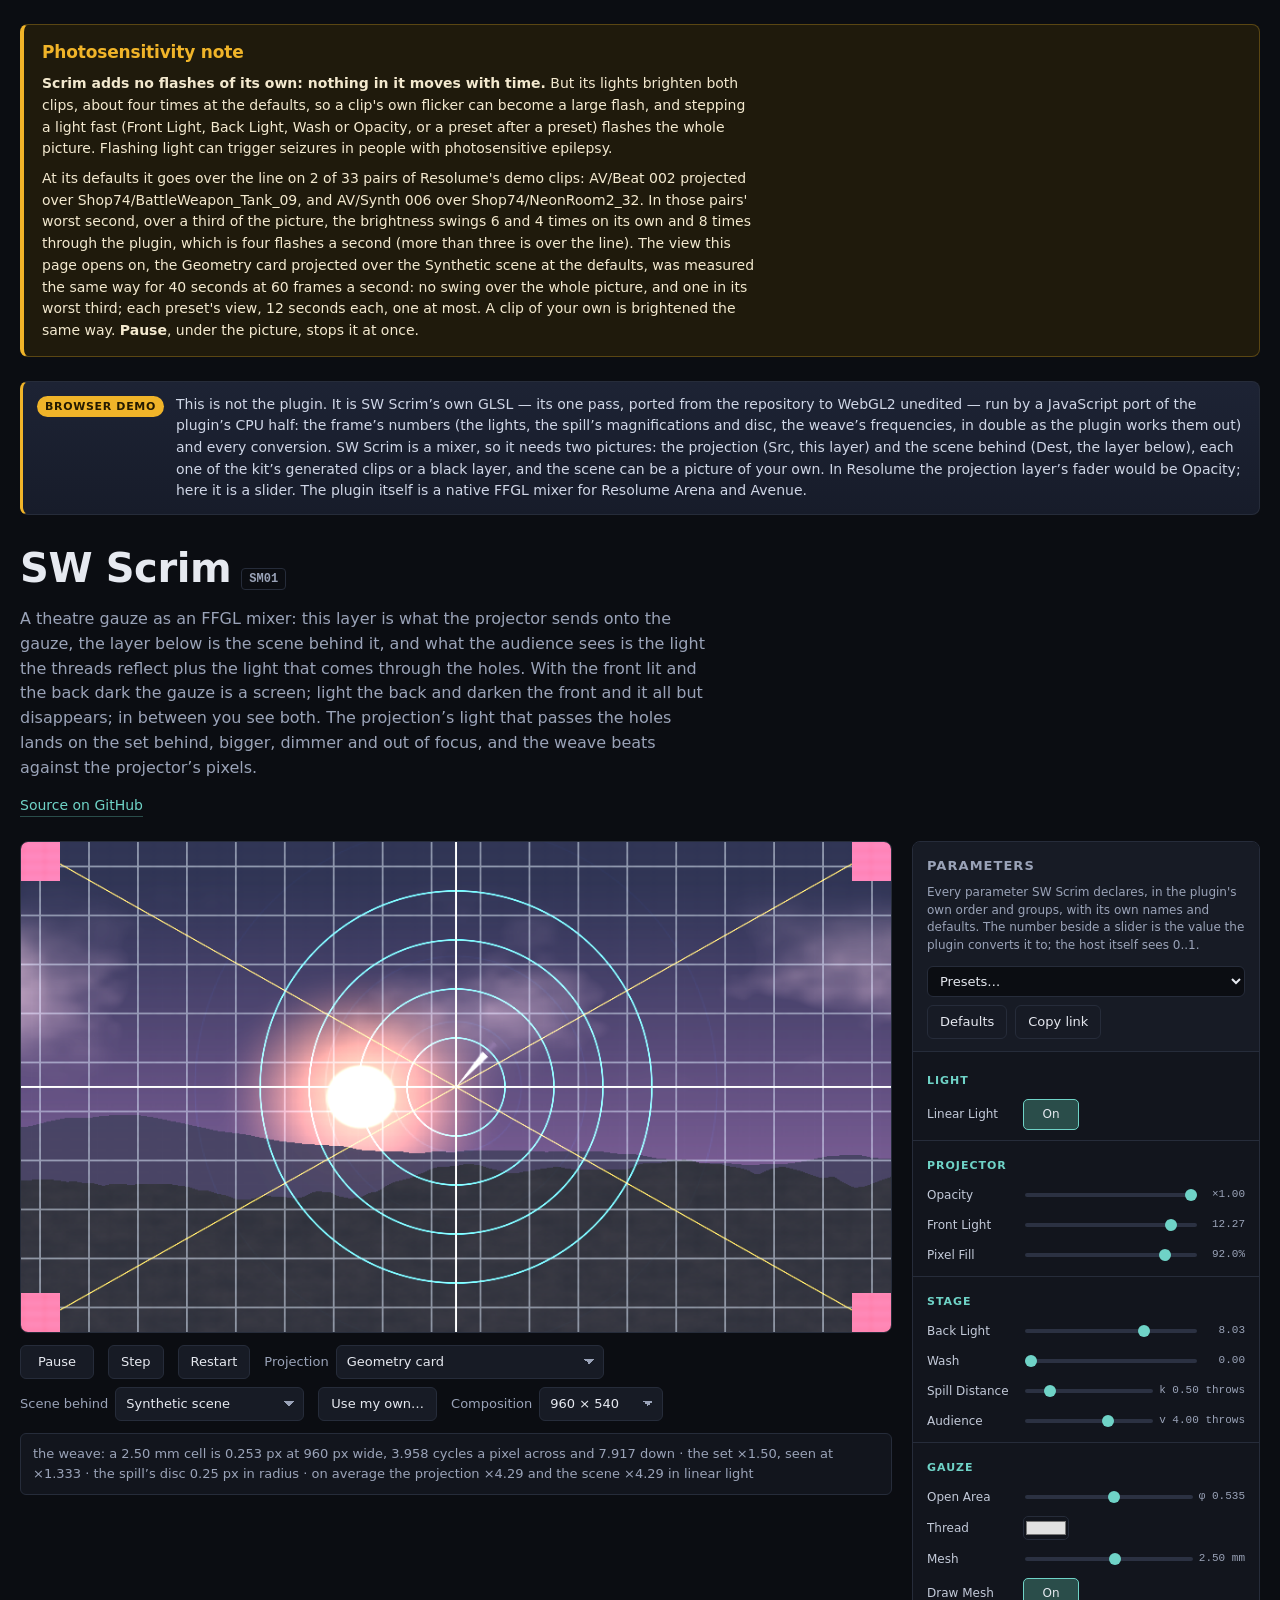
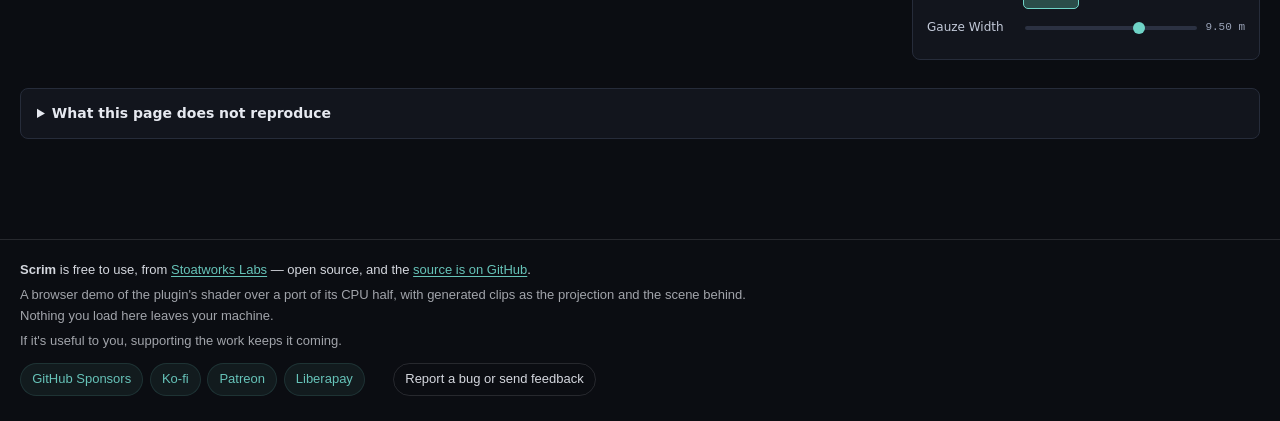
==== demo/index.html @ 6b4af8c5 "Browser demo: SW Scrim at scrim-demo.stoatworks-labs.com demo/ runs the plugin's screen pass from so" ====
<!doctype html>
<html lang="en">
  <head>
    <meta charset="utf-8" />
    <meta name="viewport" content="width=device-width, initial-scale=1" />
    <title>SW Scrim — browser demo | Stoatworks Labs</title>
    <meta name="description" content="Try SW Scrim, an FFGL mixer for Resolume, in your browser: a theatre gauze, with this layer as what the projector sends onto it and the layer below as the scene behind it, so the front light makes it a screen and the back light makes it all but vanish, the projection's light spills through the holes onto the set, and the weave beats against the projector's pixels. The plugin's own GLSL, ported to WebGL2 unedited, run by a JavaScript port of its CPU half, on generated clips. A demo, not the plugin." />
    <link rel="icon" href="data:," />
    <link rel="stylesheet" href="./vendor/kit.css" />
    <link rel="stylesheet" href="./scrim.css" />
    <link rel="canonical" href="https://scrim-demo.stoatworks-labs.com/" />
    <meta property="og:type" content="website" />
    <meta property="og:site_name" content="Stoatworks Labs" />
    <meta property="og:title" content="SW Scrim — browser demo | Stoatworks Labs" />
    <meta property="og:description" content="Try SW Scrim, an FFGL mixer for Resolume, in your browser: a theatre gauze, with this layer as what the projector sends onto it and the layer below as the scene behind it, so the front light makes it a screen and the back light makes it all but vanish, the projection's light spills through the holes onto the set, and the weave beats against the projector's pixels. The plugin's own GLSL, ported to WebGL2 unedited, run by a JavaScript port of its CPU half, on generated clips. A demo, not the plugin." />
    <meta property="og:url" content="https://scrim-demo.stoatworks-labs.com/" />
    <meta property="og:image" content="https://stoatworks-labs.com/thumbs/scrim.png" />
    <meta property="og:image:width" content="1280" />
    <meta property="og:image:height" content="720" />
    <meta property="og:image:alt" content="SW Scrim" />
    <meta name="twitter:card" content="summary_large_image" />
  </head>
  <body data-plugin="scrim">
    <section class="sc-warning" id="photosensitivity" aria-labelledby="sc-warning-title">
      <h2 class="sc-warning__title" id="sc-warning-title">Photosensitivity note</h2>
      <p>
        <strong>Scrim adds no flashes of its own: nothing in it moves with time.</strong>
        But its lights brighten both clips, about four times at the defaults, so a clip's own
        flicker can become a large flash, and stepping a light fast (Front Light, Back Light,
        Wash or Opacity, or a preset after a preset) flashes the whole picture. Flashing light
        can trigger seizures in people with photosensitive epilepsy.
      </p>
      <p>
        At its defaults it goes over the line on 2 of 33 pairs of Resolume's demo clips:
        AV/Beat 002 projected over Shop74/BattleWeapon_Tank_09, and AV/Synth 006 over
        Shop74/NeonRoom2_32. In those pairs' worst second, over a third of the picture, the
        brightness swings 6 and 4 times on its own and 8 times through the plugin, which is
        four flashes a second (more than three is over the line). The view this page opens
        on, the Geometry card projected over the Synthetic scene at the defaults, was measured
        the same way for 40 seconds at 60 frames a second: no swing over the whole picture, and
        one in its worst third; each preset's view, 12 seconds each, one at most. A clip of your own is brightened the same way. <strong>Pause</strong>, under the
        picture, stops it at once.
      </p>
    </section>

    <main id="demo">
      <noscript>
        <h1>SW Scrim</h1>
        <p>
          A theatre gauze, for Resolume, as one FFGL mixer: the layer holding what the
          projector sends, over the layer holding the scene behind the gauze. What the
          audience sees is the light the threads reflect plus the light that comes through
          the holes, so with the front lit and the back dark the gauze is a screen, with the
          back lit and the front dark it all but disappears, and in between you see both.
          The projection's light that passes the holes lands on the set behind, bigger,
          dimmer and out of focus, and the weave beats against the projector's pixels.
        </p>
        <p>
          This demo runs the plugin's shader and a port of its CPU half in your browser, so
          it needs JavaScript and WebGL2. The plugin itself, its source and its downloads are
          on <a href="https://github.com/stoatworks-labs/scrim">its repository</a>.
        </p>
        <ul>
          <li><a href="https://github.com/stoatworks-labs/scrim">Source on GitHub</a></li>
        </ul>
      </noscript>
    </main>

    <script type="module" src="./plugin.js"></script>
    <script
      src="./vendor/support-footer.js"
      defer
      data-app="Scrim"
      data-repo="https://github.com/stoatworks-labs/scrim"
      data-note="A browser demo of the plugin's shader over a port of its CPU half, with generated clips as the projection and the scene behind. Nothing you load here leaves your machine."
    ></script>
  </body>
</html>
---- demo/vendor/kit.css ----
/**
 * Shared styling for the Resolume plugin demos.
 *
 * Dark, because that is what these effects are looked at in and because a
 * picture with real blacks in it needs somewhere dark to sit. The inspector on
 * the right is laid out the way a host's parameter panel is — name on the left,
 * control and value on the right, grouped under headings — but it deliberately
 * does not imitate Resolume's own chrome. It is a stand-in for the host's
 * inspector, and a page that looked like a screenshot of Arena would be
 * claiming to be something it is not.
 *
 * No colour variables from the website: these pages are their own thing and the
 * navy is used only for the frame. `--sw-support-accent` is read by the shared
 * support footer.
 */

:root {
  --bg: #0b0d12;
  --panel: #12151d;
  --panel-2: #171b25;
  --line: #262c3a;
  --text: #e6e9f0;
  --muted: #9aa3b8;
  --accent: #6fd3c7;
  --accent-dim: #2a4d4a;
  --warn: #f0b429;
  --error: #ff6b6b;
  --navy: #1b2a4a;
  --sw-support-accent: #6fd3c7;

  color-scheme: dark;
}

* { box-sizing: border-box; }

body {
  margin: 0;
  background: var(--bg);
  color: var(--text);
  font: 15px/1.55 ui-sans-serif, system-ui, -apple-system, "Segoe UI", Roboto, Helvetica, Arial, sans-serif;
  -webkit-font-smoothing: antialiased;
}

#demo {
  max-width: 1400px;
  margin: 0 auto;
  padding: 24px 20px 60px;
}

a { color: var(--accent); }
a:hover { color: #9ae7dd; }

h1, h2, h3 { margin: 0; font-weight: 650; letter-spacing: -0.01em; }

/* ---- header -------------------------------------------------------------- */

.banner {
  display: flex;
  gap: 12px;
  align-items: flex-start;
  padding: 12px 14px;
  margin-bottom: 22px;
  background: linear-gradient(180deg, #1d2334, #171c2a);
  border: 1px solid var(--line);
  border-left: 3px solid var(--warn);
  border-radius: 8px;
}

.banner__tag {
  flex: 0 0 auto;
  padding: 2px 8px;
  border-radius: 999px;
  background: var(--warn);
  color: #241a00;
  font-size: 11px;
  font-weight: 700;
  letter-spacing: 0.06em;
  text-transform: uppercase;
  white-space: nowrap;
  margin-top: 2px;
}

.banner__text { margin: 0; color: #cfd6e6; font-size: 14px; }

.head__title { display: flex; align-items: baseline; gap: 10px; flex-wrap: wrap; }
.head__title h1 { font-size: clamp(28px, 4vw, 40px); }

.head__id {
  font: 600 12px/1 ui-monospace, SFMono-Regular, Menlo, monospace;
  color: var(--muted);
  border: 1px solid var(--line);
  border-radius: 4px;
  padding: 4px 7px;
}

.head__tagline {
  margin: 8px 0 0;
  max-width: 68ch;
  color: var(--muted);
  font-size: 16px;
}

.head__links {
  display: flex;
  flex-wrap: wrap;
  gap: 8px 18px;
  margin: 14px 0 24px;
  font-size: 14px;
}

.head__link { text-decoration: none; border-bottom: 1px solid var(--accent-dim); }
.head__link:hover { border-bottom-color: currentColor; }

/* ---- layout -------------------------------------------------------------- */

.layout {
  display: grid;
  /* 348px is set by the widest plugin: Old Cathode declares 34 controls in four
     groups, and below this "Luma Bandwidth" and "Chroma Bandwidth" wrap. */
  grid-template-columns: minmax(0, 1fr) 348px;
  gap: 20px;
  align-items: start;
}

@media (max-width: 900px) {
  .layout { grid-template-columns: minmax(0, 1fr); }
}

/* ---- stage --------------------------------------------------------------- */

.stage { min-width: 0; }

.stage__canvas {
  position: relative;
  border: 1px solid var(--line);
  border-radius: 8px;
  overflow: hidden;
  line-height: 0;
}

/* What sits under the effect's own alpha. */
.stage__canvas[data-backdrop='checker'] {
  background-color: #23262e;
  background-image:
    linear-gradient(45deg, #191c23 25%, transparent 25%),
    linear-gradient(-45deg, #191c23 25%, transparent 25%),
    linear-gradient(45deg, transparent 75%, #191c23 75%),
    linear-gradient(-45deg, transparent 75%, #191c23 75%);
  background-size: 24px 24px;
  background-position: 0 0, 0 12px, 12px -12px, -12px 0;
}
.stage__canvas[data-backdrop='black'] { background: #000; }
.stage__canvas[data-backdrop='white'] { background: #fff; }

.stage__gl {
  display: block;
  width: 100%;
  height: auto;
  max-width: 100%;
}

.stage__status {
  margin: 12px 0 0;
  padding: 10px 12px;
  border-radius: 6px;
  background: var(--panel);
  border: 1px solid var(--line);
  color: var(--muted);
  font-size: 13px;
}

.stage__status.is-error {
  border-color: #5a2530;
  background: #23151a;
  color: #ffb4b4;
}

/* ---- transport ----------------------------------------------------------- */

.transport {
  display: flex;
  flex-wrap: wrap;
  align-items: center;
  gap: 8px 14px;
  margin-top: 12px;
}

.btn {
  appearance: none;
  border: 1px solid var(--line);
  background: var(--panel-2);
  color: var(--text);
  border-radius: 6px;
  padding: 6px 12px;
  font: inherit;
  font-size: 13px;
  cursor: pointer;
}

.btn:hover { border-color: #3a4256; background: #1d2230; }
.btn:focus-visible { outline: 2px solid var(--accent); outline-offset: 2px; }

.btn--play { min-width: 74px; }

.transport__field { display: inline-flex; align-items: center; gap: 7px; font-size: 13px; }
.transport__label { color: var(--muted); }

.transport__select {
  appearance: none;
  border: 1px solid var(--line);
  background: var(--panel-2);
  color: var(--text);
  border-radius: 6px;
  padding: 6px 26px 6px 10px;
  font: inherit;
  font-size: 13px;
  cursor: pointer;
  background-image: linear-gradient(45deg, transparent 50%, var(--muted) 50%),
                    linear-gradient(135deg, var(--muted) 50%, transparent 50%);
  background-position: calc(100% - 14px) 50%, calc(100% - 9px) 50%;
  background-size: 5px 5px, 5px 5px;
  background-repeat: no-repeat;
}

.transport__file { cursor: pointer; }
.transport__file .btn { display: inline-block; }

/* ---- inspector ----------------------------------------------------------- */

.inspector {
  background: var(--panel);
  border: 1px solid var(--line);
  border-radius: 8px;
  overflow: hidden;
  position: sticky;
  top: 16px;
  max-height: calc(100vh - 32px);
  display: flex;
  flex-direction: column;
}

@media (max-width: 900px) {
  .inspector { position: static; max-height: none; }
}

.inspector__head {
  padding: 14px 14px 12px;
  border-bottom: 1px solid var(--line);
  background: var(--panel-2);
}

.inspector__title { font-size: 13px; text-transform: uppercase; letter-spacing: 0.08em; color: var(--muted); }
.inspector__note { margin: 8px 0 0; font-size: 12px; color: var(--muted); line-height: 1.45; }

.inspector__actions { display: flex; gap: 8px; margin-top: 12px; flex-wrap: wrap; }
.inspector__presets {
  flex: 1 1 auto;
  min-width: 0;
  border: 1px solid var(--line);
  background: var(--bg);
  color: var(--text);
  border-radius: 6px;
  padding: 6px 8px;
  font: inherit;
  font-size: 13px;
}

.inspector__body { overflow-y: auto; padding: 4px 0 10px; }

.pgroup { padding: 6px 0; }
.pgroup + .pgroup { border-top: 1px solid var(--line); }

.pgroup__name {
  font-size: 11px;
  text-transform: uppercase;
  letter-spacing: 0.09em;
  color: var(--accent);
  padding: 10px 14px 6px;
}

/* ---- one parameter ------------------------------------------------------- */

/* The third column is `auto` rather than a fixed width because a readout may be
   a word — Porthole's Projection names the lens it has landed on ("equidistant"),
   which is the whole point of that control. A fixed column clipped it. */
.prow {
  display: grid;
  grid-template-columns: 88px minmax(40px, 1fr) auto;
  align-items: center;
  gap: 8px;
  padding: 4px 14px;
}

.prow--option,
.prow--boolean,
.prow--text,
.prow--colour { grid-template-columns: 88px minmax(0, 1fr); }

.prow__name {
  font-size: 12px;
  color: #c3cad9;
  overflow-wrap: anywhere;
  cursor: default;
}

.prow__value {
  font: 500 11px/1 ui-monospace, SFMono-Regular, Menlo, monospace;
  color: var(--muted);
  text-align: right;
  cursor: help;
  white-space: nowrap;
  min-width: 42px;
  max-width: 104px;
  overflow: hidden;
  text-overflow: ellipsis;
}

.prow__slider {
  appearance: none;
  width: 100%;
  height: 18px;
  background: transparent;
  cursor: ew-resize;
}

.prow__slider::-webkit-slider-runnable-track {
  height: 4px;
  border-radius: 2px;
  background: #2b3142;
}
.prow__slider::-moz-range-track { height: 4px; border-radius: 2px; background: #2b3142; }

.prow__slider::-webkit-slider-thumb {
  appearance: none;
  width: 12px;
  height: 12px;
  margin-top: -4px;
  border-radius: 50%;
  background: var(--accent);
  border: none;
}
.prow__slider::-moz-range-thumb {
  width: 12px; height: 12px; border-radius: 50%; background: var(--accent); border: none;
}
.prow__slider:focus-visible { outline: 2px solid var(--accent); outline-offset: 3px; }

.prow__select,
.prow__text {
  width: 100%;
  border: 1px solid var(--line);
  background: var(--bg);
  color: var(--text);
  border-radius: 5px;
  padding: 5px 8px;
  font: inherit;
  font-size: 12px;
}

.prow__toggle {
  justify-self: start;
  min-width: 56px;
  border: 1px solid var(--line);
  background: var(--bg);
  color: var(--muted);
  border-radius: 5px;
  padding: 5px 10px;
  font: inherit;
  font-size: 12px;
  cursor: pointer;
}

.prow__toggle.is-on {
  background: var(--accent-dim);
  border-color: var(--accent);
  color: var(--text);
}

.prow__swatch {
  justify-self: start;
  width: 46px;
  height: 24px;
  padding: 0;
  border: 1px solid var(--line);
  border-radius: 5px;
  background: none;
  cursor: pointer;
}

/* ---- the honest bit ------------------------------------------------------ */

.differences {
  margin-top: 28px;
  padding: 14px 16px;
  background: var(--panel);
  border: 1px solid var(--line);
  border-radius: 8px;
  font-size: 14px;
  color: var(--muted);
}

.differences summary {
  cursor: pointer;
  color: var(--text);
  font-weight: 600;
  font-size: 14px;
}

.differences ul { margin: 10px 0 0; padding-left: 20px; }
.differences li { margin-bottom: 8px; line-height: 1.5; }
.differences li:last-child { margin-bottom: 0; }

/* ---- embed mode -----------------------------------------------------------
 *
 * `?embed=1`: the rendered output and nothing else, filling the viewport, so
 * the page can be a video source — an OBS browser source, a WebLinked URL —
 * rather than something a person reads. See the long note in demo.js about why
 * dropping the banner is defensible here and only here.
 *
 * The `:not(#demo)` rule is doing real work: the support footer is injected as
 * a sibling of #demo by a separate deferred script, so hiding body's other
 * children is the only thing that reliably catches it without this file having
 * to know its class name.
 */
body[data-embed] {
  margin: 0;
  padding: 0;
  background: #000;
  overflow: hidden;
}

body[data-embed] > *:not(#demo) { display: none !important; }

body[data-embed] #demo {
  margin: 0;
  padding: 0;
  max-width: none;
  width: 100vw;
  height: 100vh;
  display: grid;
  place-items: center;
}

/* No border or radius: both would be burnt into the output. */
body[data-embed] .stage__canvas {
  border: 0;
  border-radius: 0;
  width: 100vw;
  height: 100vh;
}

/* `contain` rather than `cover`: letterboxing an embed is recoverable by
 * setting the consumer's raster to match, cropping it silently is not. */
body[data-embed] .stage__gl {
  width: 100%;
  height: 100%;
  object-fit: contain;
}

/* Kept reachable for a reader and a crawler while taking no pixels. This is
 * what carries the "not the plugin" statement once the banner is gone. */
.visually-hidden {
  position: absolute;
  width: 1px;
  height: 1px;
  margin: -1px;
  padding: 0;
  overflow: hidden;
  clip-path: inset(50%);
  white-space: nowrap;
  border: 0;
}
---- demo/scrim.css ----
/*
 * Scrim's own addition to the kit's page: the photosensitivity note at the
 * top. Everything else is vendor/kit.css, unedited. The note is haze's and
 * bolometer's, in shape and colour.
 */

.sc-warning {
  /* #demo is 1400px wide with a 20px gutter: line up with what is inside it. */
  max-width: 1360px;
  margin: 24px auto 0;
  padding: 14px 18px;
  background: #1f1a0c;
  border: 1px solid #5a4613;
  border-left: 4px solid var(--warn);
  border-radius: 8px;
  color: #f3e9cf;
}

@media (max-width: 1400px) {
  .sc-warning { margin-left: 20px; margin-right: 20px; }
}
@media (max-width: 480px) {
  .sc-warning { margin-left: 16px; margin-right: 16px; padding: 12px 14px; }
}

.sc-warning__title {
  font-size: 17px;
  color: var(--warn);
  margin-bottom: 4px;
}

.sc-warning p { margin: 8px 0 0; max-width: 80ch; font-size: 14px; }

/* body has embed set when ?embed=1: the note is the page's, not the picture's. */
body[data-embed] .sc-warning { display: none; }

/* ---- the line under the picture ------------------------------------------ */

[data-role='scrim-stats'] { overflow-wrap: anywhere; }
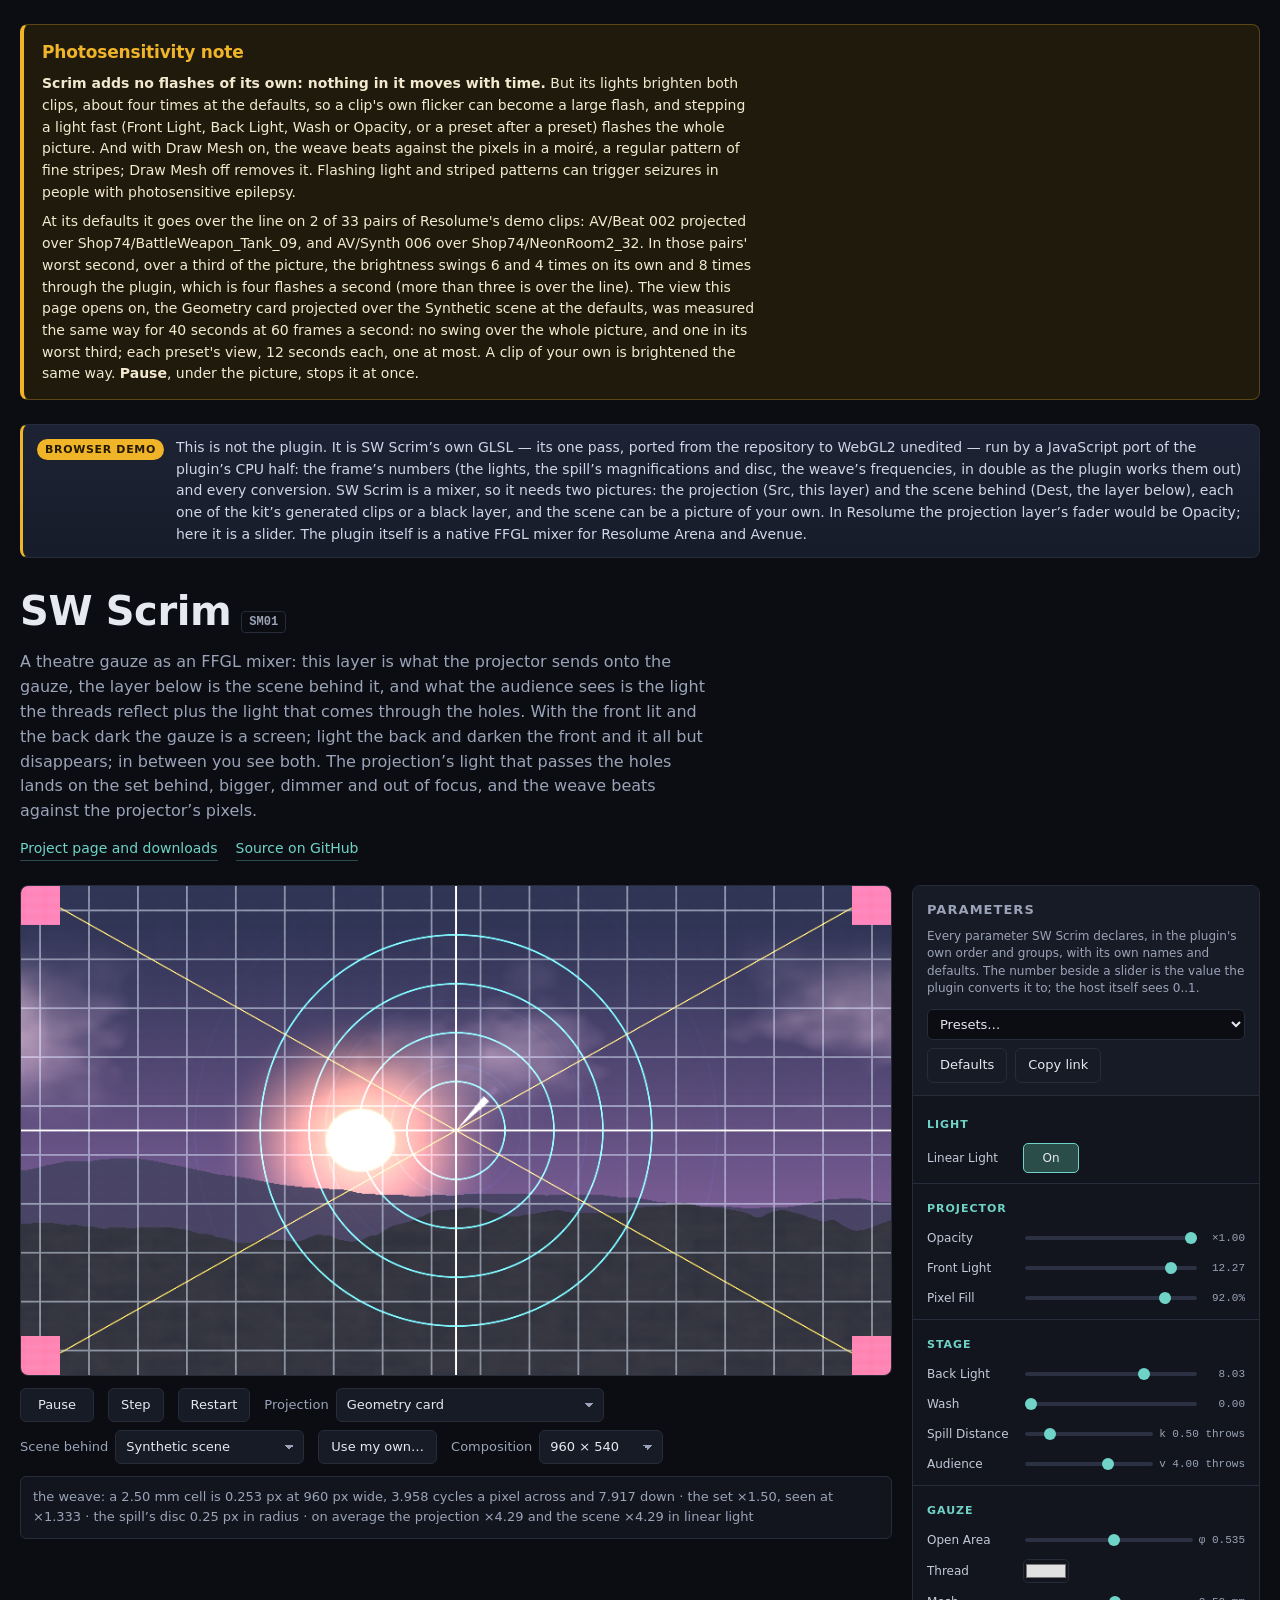
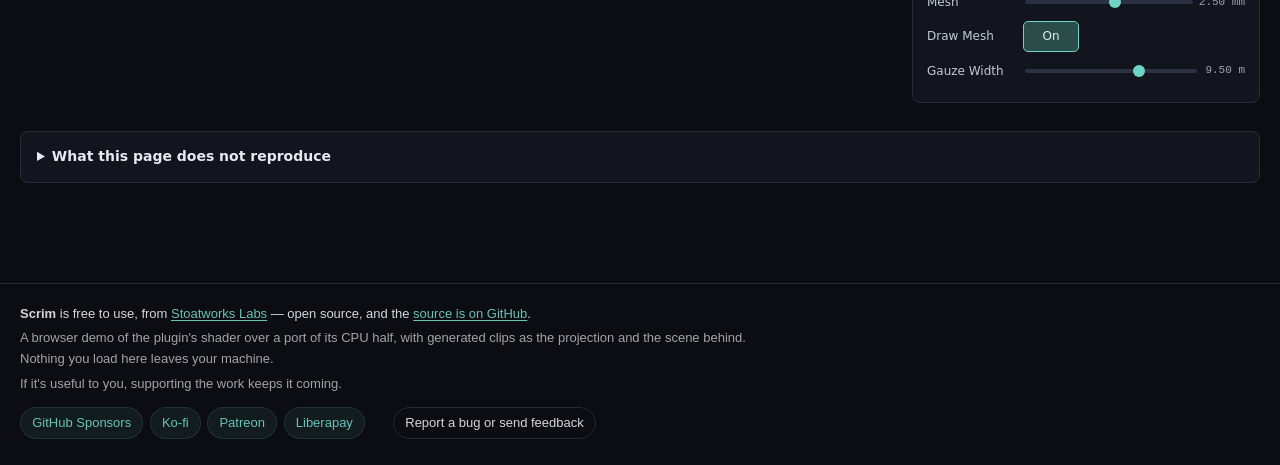
==== commit d1fe4a9d: "What Arena showed, the user guide, and the status that follows Arena 7.29.0 on this Mac and 7.27.1 o" ====
--- a/demo/index.html
+++ b/demo/index.html
@@ -3,6 +3,7 @@
   <head>
     <meta charset="utf-8" />
     <meta name="viewport" content="width=device-width, initial-scale=1" />
+    <meta name="project-page" content="https://stoatworks-labs.com/software/scrim/" />
     <title>SW Scrim — browser demo | Stoatworks Labs</title>
     <meta name="description" content="Try SW Scrim, an FFGL mixer for Resolume, in your browser: a theatre gauze, with this layer as what the projector sends onto it and the layer below as the scene behind it, so the front light makes it a screen and the back light makes it all but vanish, the projection's light spills through the holes onto the set, and the weave beats against the projector's pixels. The plugin's own GLSL, ported to WebGL2 unedited, run by a JavaScript port of its CPU half, on generated clips. A demo, not the plugin." />
     <link rel="icon" href="data:," />
@@ -27,8 +28,10 @@
         <strong>Scrim adds no flashes of its own: nothing in it moves with time.</strong>
         But its lights brighten both clips, about four times at the defaults, so a clip's own
         flicker can become a large flash, and stepping a light fast (Front Light, Back Light,
-        Wash or Opacity, or a preset after a preset) flashes the whole picture. Flashing light
-        can trigger seizures in people with photosensitive epilepsy.
+        Wash or Opacity, or a preset after a preset) flashes the whole picture. And with Draw
+        Mesh on, the weave beats against the pixels in a moiré, a regular pattern of fine
+        stripes; Draw Mesh off removes it. Flashing light and striped patterns can trigger
+        seizures in people with photosensitive epilepsy.
       </p>
       <p>
         At its defaults it goes over the line on 2 of 33 pairs of Resolume's demo clips:
